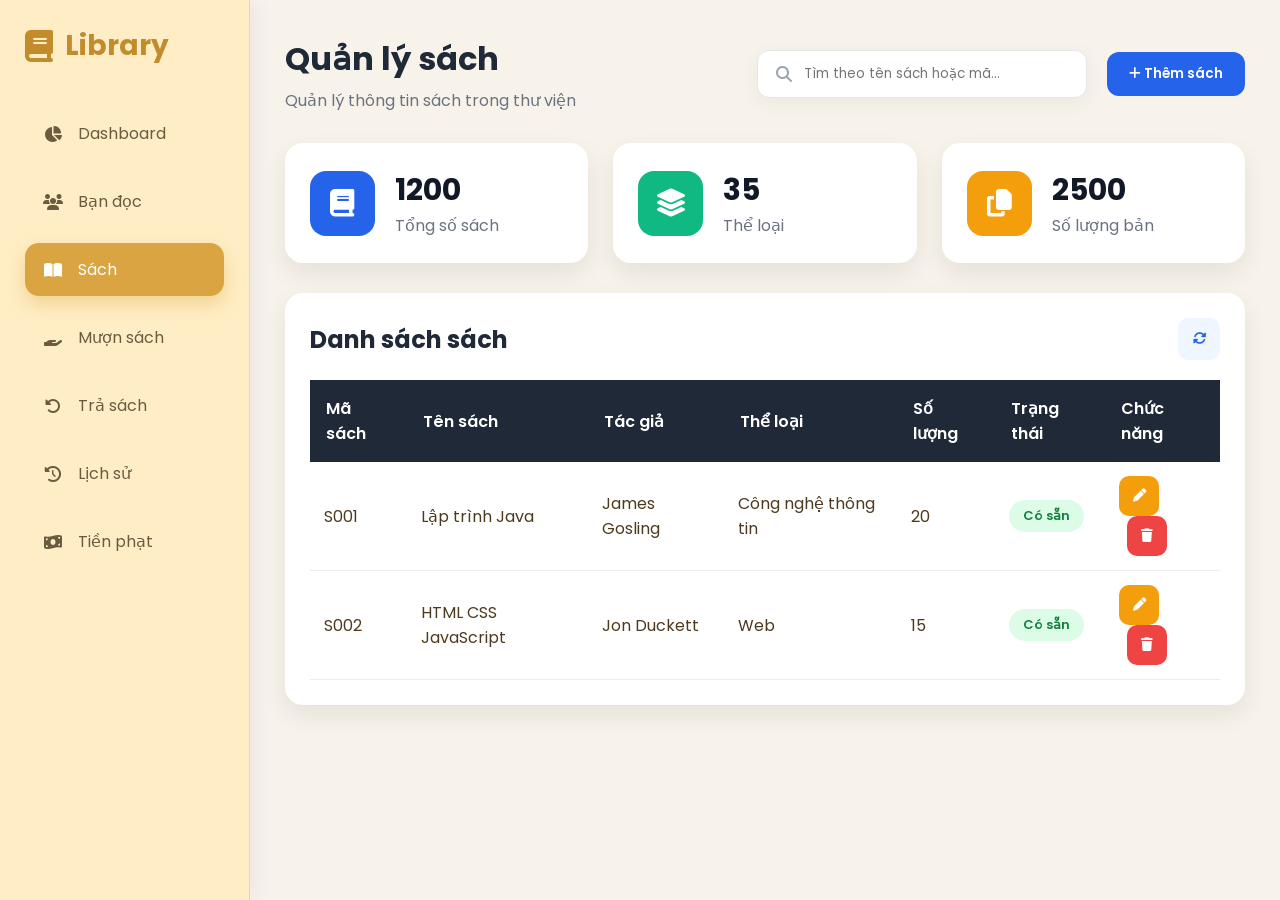
==== frontend/pages/sach.html @ 6f7a7baf "Hoan thien html bandoc lichsu muonsach sach trasach" ====
<!doctype html>
<html lang="vi">
  <head>
    <meta charset="UTF-8" />
    <meta name="viewport" content="width=device-width, initial-scale=1.0" />
    <title>Quản lý sách</title>
    <link rel="stylesheet" href="../css/style.css" />
    <link rel="stylesheet" href="../css/sach.css" />
    <link
      rel="stylesheet"
      href="https://cdnjs.cloudflare.com/ajax/libs/font-awesome/6.7.2/css/all.min.css"
    />
    <link
      href="https://fonts.googleapis.com/css2?family=Poppins:wght@300;400;500;600;700&display=swap"
      rel="stylesheet"
    />
  </head>

  <body>
    <!-- SIDEBAR  -->
    <aside class="sidebar">
      <div class="logo">
        <i class="fa-solid fa-book"></i>
        <span>Library</span>
      </div>
      <ul>
        <li>
          <a href="../index.html">
            <i class="fa-solid fa-chart-pie"></i>
            Dashboard
          </a>
        </li>
        <li>
          <a href="bandoc.html">
            <i class="fa-solid fa-users"></i>
            Bạn đọc
          </a>
        </li>
        <li class="active">
          <a href="sach.html">
            <i class="fa-solid fa-book-open"></i>
            Sách
          </a>
        </li>
        <li>
          <a href="muonsach.html">
            <i class="fa-solid fa-hand-holding"></i>
            Mượn sách
          </a>
        </li>
        <li>
          <a href="trasach.html">
            <i class="fa-solid fa-rotate-left"></i>
            Trả sách
          </a>
        </li>
        <li>
          <a href="lichsu.html">
            <i class="fa-solid fa-clock-rotate-left"></i>
            Lịch sử
          </a>
        </li>
        <li>
          <a href="phat.html">
            <i class="fa-solid fa-money-bill-wave"></i>
            Tiền phạt
          </a>
        </li>
      </ul>
    </aside>

    <!--  MAIN -->
    <main class="main">
      <header class="header">
        <div>
          <h2>Quản lý sách</h2>
          <p>Quản lý thông tin sách trong thư viện</p>
        </div>
        <div class="header-right">
          <div class="search-box">
            <i class="fa-solid fa-magnifying-glass"></i>
            <input
              id="searchBook"
              type="text"
              placeholder="Tìm theo tên sách hoặc mã..."
              onkeyup="searchBook()"
            />
          </div>
          <button class="add-btn" onclick="openModal('bookModal')">
            <i class="fa-solid fa-plus"></i>
            Thêm sách
          </button>
        </div>
      </header>

      <!-- STATISTIC  -->
      <section class="book-stat">
        <div class="stat-card">
          <i class="fa-solid fa-book"></i>
          <div>
            <h3 id="totalBook">1200</h3>
            <span> Tổng số sách </span>
          </div>
        </div>
        <div class="stat-card">
          <i class="fa-solid fa-layer-group"></i>
          <div>
            <h3>35</h3>
            <span> Thể loại </span>
          </div>
        </div>
        <div class="stat-card">
          <i class="fa-solid fa-copy"></i>
          <div>
            <h3>2500</h3>
            <span> Số lượng bản </span>
          </div>
        </div>
      </section>

      <!--  TABLE  -->
      <section class="table-card">
        <div class="table-header">
          <h3>Danh sách sách</h3>
          <button class="refresh-btn">
            <i class="fa-solid fa-rotate"></i>
          </button>
        </div>
        <table id="bookTable">
          <thead>
            <tr>
              <th>Mã sách</th>
              <th>Tên sách</th>
              <th>Tác giả</th>
              <th>Thể loại</th>
              <th>Số lượng</th>
              <th>Trạng thái</th>
              <th>Chức năng</th>
            </tr>
          </thead>
          <tbody>
            <tr>
              <td>S001</td>
              <td>Lập trình Java</td>
              <td>James Gosling</td>
              <td>Công nghệ thông tin</td>
              <td>20</td>
              <td>
                <span class="book-status available"> Có sẵn </span>
              </td>
              <td>
                <button class="edit-btn">
                  <i class="fa-solid fa-pen"></i>
                </button>
                <button class="delete-btn">
                  <i class="fa-solid fa-trash"></i>
                </button>
              </td>
            </tr>
            <tr>
              <td>S002</td>
              <td>HTML CSS JavaScript</td>
              <td>Jon Duckett</td>
              <td>Web</td>
              <td>15</td>
              <td>
                <span class="book-status available"> Có sẵn </span>
              </td>
              <td>
                <button class="edit-btn">
                  <i class="fa-solid fa-pen"></i>
                </button>
                <button class="delete-btn">
                  <i class="fa-solid fa-trash"></i>
                </button>
              </td>
            </tr>
          </tbody>
        </table>
      </section>
    </main>

    <!-- MODAL  -->
    <div class="modal" id="bookModal">
      <div class="modal-content">
        <div class="modal-header">
          <h2>Thêm sách</h2>
          <button onclick="closeModal('bookModal')">
            <i class="fa-solid fa-xmark"></i>
          </button>
        </div>
        <div class="modal-body">
          <div class="form-group">
            <label> Mã sách </label>
            <input id="bookId" type="text" />
          </div>
          <div class="form-group">
            <label> Tên sách </label>
            <input id="bookName" type="text" />
          </div>
          <div class="form-group">
            <label> Tác giả </label>
            <input id="author" type="text" />
          </div>
          <div class="form-group">
            <label> Thể loại </label>
            <select id="category">
              <option>Công nghệ thông tin</option>
              <option>Văn học</option>
              <option>Ngoại ngữ</option>
            </select>
          </div>
          <div class="form-group">
            <label> Số lượng </label>
            <input id="quantity" type="number" />
          </div>
        </div>
        <div class="modal-footer">
          <button class="cancel-btn" onclick="closeModal('bookModal')">
            Hủy
          </button>
          <button class="save-btn" onclick="saveBook()">Lưu</button>
        </div>
      </div>
    </div>
    <script src="../js/api.js"></script>
    <script src="../js/common.js"></script>
    <script src="../js/sach.js"></script>
  </body>
</html>
---- frontend/css/style.css ----
* {
  margin: 0;
  padding: 0;
  box-sizing: border-box;
  font-family: "Poppins", sans-serif;
}
body {
  background: #f8f3ea;
  color: #4d3a1f;
}
body {
  display: flex;
  min-height: 100vh;
}
.sidebar {
  width: 250px;
  background: #ffedc5;
  border-right: 1px solid #e6d6b8;
  padding: 25px;
  position: fixed;
  height: 100vh;
  box-shadow: 5px 0 20px rgba(0, 0, 0, 0.05);
}
.logo {
  display: flex;
  align-items: center;
  gap: 12px;
  margin-bottom: 40px;
  font-size: 28px;
  color: #c28c2d;
  font-weight: 700;
}
.logo i {
  font-size: 32px;
}
.sidebar ul {
  list-style: none;
}
.sidebar li {
  margin-bottom: 15px;
}
.sidebar li a {
  text-decoration: none;
  color: #6b5b40;
  display: flex;
  align-items: center;
  gap: 15px;
  padding: 14px 18px;
  border-radius: 14px;
  transition: 0.3s;
}
.sidebar li a i {
  width: 20px;
  text-align: center;
}
.sidebar li:hover a {
  background: #f2e2be;
  color: #a06a17;
}
.sidebar .active a {
  background: #d9a441;
  color: white;
  box-shadow: 0 8px 18px rgba(214, 162, 52, 0.35);
}
.main {
  margin-left: 250px;
  flex: 1;
  padding: 35px;
}
.header {
  display: flex;
  justify-content: space-between;
  align-items: center;
  margin-bottom: 30px;
}
.search-box {
  width: 450px;
  background: white;
  border-radius: 40px;
  display: flex;
  align-items: center;
  padding: 12px 20px;
  box-shadow: 0 5px 20px rgba(0, 0, 0, 0.05);
}
.search-box i {
  color: #c09a4d;
}
.search-box input {
  border: none;
  outline: none;
  width: 100%;
  margin-left: 12px;
  background: transparent;
}
.header-right {
  display: flex;
  align-items: center;
  gap: 25px;
}
.notify {
  width: 48px;
  height: 48px;
  border: none;
  border-radius: 50%;
  background: #f0d48c;
  color: white;
  cursor: pointer;
  transition: 0.3s;
}
.notify:hover {
  transform: scale(1.1);
}
.profile {
  display: flex;
  align-items: center;
  gap: 15px;
}
.profile img {
  width: 50px;
  height: 50px;
  border-radius: 50%;
  object-fit: cover;
  border: 3px solid #d8b25b;
}
.profile h4 {
  font-size: 16px;
}
.profile span {
  font-size: 13px;
  color: #999;
}
.title {
  margin-bottom: 25px;
}
.title h2 {
  font-size: 32px;
}
.title p {
  color: #8a7a5b;
}
.cards {
  display: grid;
  grid-template-columns: repeat(4, 1fr);
  gap: 25px;
  margin-bottom: 35px;
}
.card {
  background: white;
  border-radius: 22px;
  padding: 25px;
  box-shadow: 0 8px 25px rgba(0, 0, 0, 0.05);
  transition: 0.3s;
}
.card:hover {
  transform: translateY(-6px);
}
.card .icon {
  width: 55px;
  height: 55px;
  border-radius: 16px;
  background: #f3d28b;
  display: flex;
  align-items: center;
  justify-content: center;
  color: white;
  font-size: 22px;
  margin-bottom: 18px;
}
.card h3 {
  font-size: 30px;
  margin-bottom: 8px;
}
.card p {
  color: #8c8c8c;
}
.content {
  display: grid;
  grid-template-columns: 2fr 1fr;
  gap: 25px;
}
.panel {
  background: white;
  border-radius: 25px;
  padding: 25px;
  box-shadow: 0 8px 25px rgba(0, 0, 0, 0.05);
  margin-bottom: 25px;
}
.panel-header {
  display: flex;
  justify-content: space-between;
  align-items: center;
  margin-bottom: 20px;
}
.panel-header button {
  border: none;
  background: #d9a441;
  color: white;
  padding: 8px 16px;
  border-radius: 20px;
  cursor: pointer;
}
table {
  width: 100%;
  border-collapse: collapse;
}
table th {
  text-align: left;
  padding: 16px;
  background: linear-gradient(90deg, #eb8328);
  color: #ffffff;
  font-weight: 600;
  font-size: 16px;
}
table td {
  padding: 14px;
  border-bottom: 1px solid #ececec;
}
table tr:hover {
  background: #fff8eb;
}
.circle {
  width: 170px;
  height: 170px;
  border-radius: 50%;
  margin: 25px auto;
  background: conic-gradient(#d9a441 82%, #eee 0);
  display: flex;
  align-items: center;
  justify-content: center;
}
.circle span {
  width: 125px;
  height: 125px;
  background: white;
  border-radius: 50%;
  display: flex;
  justify-content: center;
  align-items: center;
  font-size: 28px;
  font-weight: bold;
}
.activity {
  list-style: none;
}
.activity li {
  margin: 15px 0;
  padding: 12px;
  border-radius: 12px;
  background: #faf4e8;
}
@media (max-width: 1200px) {
  .cards {
    grid-template-columns: repeat(2, 1fr);
  }
  .content {
    grid-template-columns: 1fr;
  }
}
@media (max-width: 768px) {
  .sidebar {
    width: 80px;
    padding: 20px 10px;
  }
  .logo span {
    display: none;
  }
  .sidebar li a {
    justify-content: center;
  }
  .sidebar li a span {
    display: none;
  }
  .main {
    margin-left: 80px;
    padding: 20px;
  }
  .search-box {
    width: 250px;
  }
  .cards {
    grid-template-columns: 1fr;
  }
  .header {
    flex-direction: column;
    gap: 20px;
    align-items: flex-start;
  }
}
.toast {
  position: fixed;
  top: 30px;
  right: 30px;
  padding: 15px 25px;
  color: white;
  border-radius: 10px;
  opacity: 0;
  transform: translateY(-20px);
  transition: 0.3s;
  z-index: 9999;
}
.toast.show {
  opacity: 1;
  transform: translateY(0);
}
.toast.success {
  background: #27ae60;
}
.toast.error {
  background: #e74c3c;
}
.toast.warning {
  background: #f39c12;
}
.loading {
  position: fixed;
  inset: 0;
  background: rgba(255, 255, 255, 0.5);
  display: flex;
  justify-content: center;
  align-items: center;
  backdrop-filter: blur(5px);
  z-index: 999;
}
.spinner {
  width: 60px;
  height: 60px;
  border: 6px solid #eee;
  border-top: 6px solid #d9a441;
  border-radius: 50%;
  animation: spin 1s linear infinite;
}
@keyframes spin {
  to {
    transform: rotate(360deg);
  }
}
.scroll-top {
  position: fixed;
  bottom: 30px;
  right: 30px;
  width: 50px;
  height: 50px;
  border: none;
  border-radius: 50%;
  background: #d9a441;
  color: white;
  cursor: pointer;
  opacity: 0;
  transition: 0.3s;
}
.scroll-top.show {
  opacity: 1;
}
---- frontend/css/sach.css ----
/* HEADER*/
.header {
  display: flex;
  justify-content: space-between;
  align-items: center;
  margin-bottom: 30px;
}
.header h2 {
  font-size: 32px;
  color: #1f2937;
}
.header p {
  margin-top: 5px;
  color: #6b7280;
}
.header-right {
  display: flex;
  align-items: center;
  gap: 20px;
}
/*SEARCH */
.search-box {
  width: 330px;
  height: 48px;
  background: #fff;
  border-radius: 12px;
  display: flex;
  align-items: center;
  padding: 0 18px;
  border: 1px solid #e5e7eb;
  transition: 0.3s;
}
.search-box:hover {
  border-color: #3b82f6;
}
.search-box:focus-within {
  border-color: #2563eb;
  box-shadow: 0 0 10px rgba(37, 99, 235, 0.15);
}
.search-box input {
  border: none;
  outline: none;
  width: 100%;
  margin-left: 12px;
  background: transparent;
}
.search-box i {
  color: #9ca3af;
}
/* BUTTON */
.add-btn {
  border: none;
  background: #2563eb;
  color: white;
  padding: 12px 22px;
  border-radius: 12px;
  cursor: pointer;
  transition: 0.3s;
  font-weight: 600;
}
.add-btn:hover {
  background: #1d4ed8;
  transform: translateY(-2px);
}
.refresh-btn {
  width: 42px;
  height: 42px;
  border: none;
  border-radius: 10px;
  background: #eff6ff;
  color: #2563eb;
  cursor: pointer;
  transition: 0.3s;
}
.refresh-btn:hover {
  background: #2563eb;
  color: white;
}
/* STATISTIC */
.book-stat {
  display: grid;
  grid-template-columns: repeat(3, 1fr);
  gap: 25px;
  margin-bottom: 30px;
}
.stat-card {
  background: #fff;
  border-radius: 18px;
  padding: 25px;
  display: flex;
  align-items: center;
  gap: 20px;
  box-shadow: 0 10px 25px rgba(0, 0, 0, 0.08);
  transition: 0.3s;
}
.stat-card:hover {
  transform: translateY(-6px);
}
.stat-card:nth-child(1) i {
  background: #2563eb;
}
.stat-card:nth-child(2) i {
  background: #10b981;
}
.stat-card:nth-child(3) i {
  background: #f59e0b;
}
.stat-card i {
  width: 65px;
  height: 65px;
  border-radius: 16px;
  display: flex;
  justify-content: center;
  align-items: center;
  color: white;
  font-size: 28px;
}
.stat-card h3 {
  font-size: 30px;
  color: #111827;
}
.stat-card span {
  color: #6b7280;
}
/*TABLE */
.table-card {
  background: white;
  border-radius: 18px;
  padding: 25px;
  box-shadow: 0 10px 25px rgba(0, 0, 0, 0.08);
}
.table-header {
  display: flex;
  justify-content: space-between;
  align-items: center;
  margin-bottom: 20px;
}
.table-header h3 {
  font-size: 24px;
  color: #1f2937;
}
table {
  width: 100%;
  border-collapse: collapse;
}
thead {
  background: #1f2937;
  color: white;
}
th {
  padding: 16px;
  text-align: left;
}
td {
  padding: 16px;
  border-bottom: 1px solid #e5e7eb;
}
tbody tr {
  transition: 0.25s;
}
tbody tr:hover {
  background: #f8fafc;
}
/* STATUS */
.book-status {
  display: inline-block;
  padding: 6px 14px;
  border-radius: 30px;
  font-size: 13px;
  font-weight: 600;
}
.available {
  background: #dcfce7;
  color: #15803d;
}
.borrowed {
  background: #dbeafe;
  color: #2563eb;
}
.out {
  background: #fee2e2;
  color: #dc2626;
}
/*CRUD BUTTON */
.edit-btn,
.delete-btn {
  width: 40px;
  height: 40px;
  border: none;
  border-radius: 10px;
  cursor: pointer;
  transition: 0.3s;
}
.edit-btn {
  background: #f59e0b;
  color: white;
}
.edit-btn:hover {
  background: #d97706;
}
.delete-btn {
  background: #ef4444;
  color: white;
  margin-left: 8px;
}
.delete-btn:hover {
  background: #dc2626;
}
/* MODAL*/
.modal {
  display: none;
  position: fixed;
  inset: 0;
  background: rgba(0, 0, 0, 0.45);
  justify-content: center;
  align-items: center;
  z-index: 999;
}
.modal-content {
  width: 550px;
  background: white;
  border-radius: 18px;
  overflow: hidden;
  animation: popup 0.3s;
}
@keyframes popup {
  from {
    transform: scale(0.85);
    opacity: 0;
  }
  to {
    transform: scale(1);
    opacity: 1;
  }
}
.modal-header {
  background: #2563eb;
  color: white;
  display: flex;
  justify-content: space-between;
  align-items: center;
  padding: 20px 25px;
}
.modal-header button {
  background: none;
  border: none;
  color: white;
  cursor: pointer;
  font-size: 22px;
}
.modal-body {
  padding: 25px;
}
.form-group {
  margin-bottom: 18px;
}
.form-group label {
  display: block;
  margin-bottom: 8px;
  font-weight: 500;
  color: #374151;
}
.form-group input,
.form-group select {
  width: 100%;
  height: 46px;
  border: 1px solid #d1d5db;
  border-radius: 10px;
  padding: 0 15px;
  outline: none;
  transition: 0.3s;
}
.form-group input:focus,
.form-group select:focus {
  border-color: #2563eb;
  box-shadow: 0 0 8px rgba(37, 99, 235, 0.15);
}
.modal-footer {
  display: flex;
  justify-content: flex-end;
  gap: 10px;
  padding: 20px 25px;
  border-top: 1px solid #e5e7eb;
}
.cancel-btn,
.save-btn {
  padding: 11px 24px;
  border: none;
  border-radius: 10px;
  cursor: pointer;
  font-weight: 600;
}
.cancel-btn {
  background: #e5e7eb;
}
.save-btn {
  background: #2563eb;
  color: white;
}
.save-btn:hover {
  background: #1d4ed8;
}
/*RESPONSIVE*/
@media (max-width: 992px) {
  .book-stat {
    grid-template-columns: 1fr;
  }
  .header {
    flex-direction: column;
    align-items: flex-start;
    gap: 20px;
  }
  .header-right {
    width: 100%;
    flex-direction: column;
  }
  .search-box {
    width: 100%;
  }
  .add-btn {
    width: 100%;
  }
  .modal-content {
    width: 95%;
  }
}
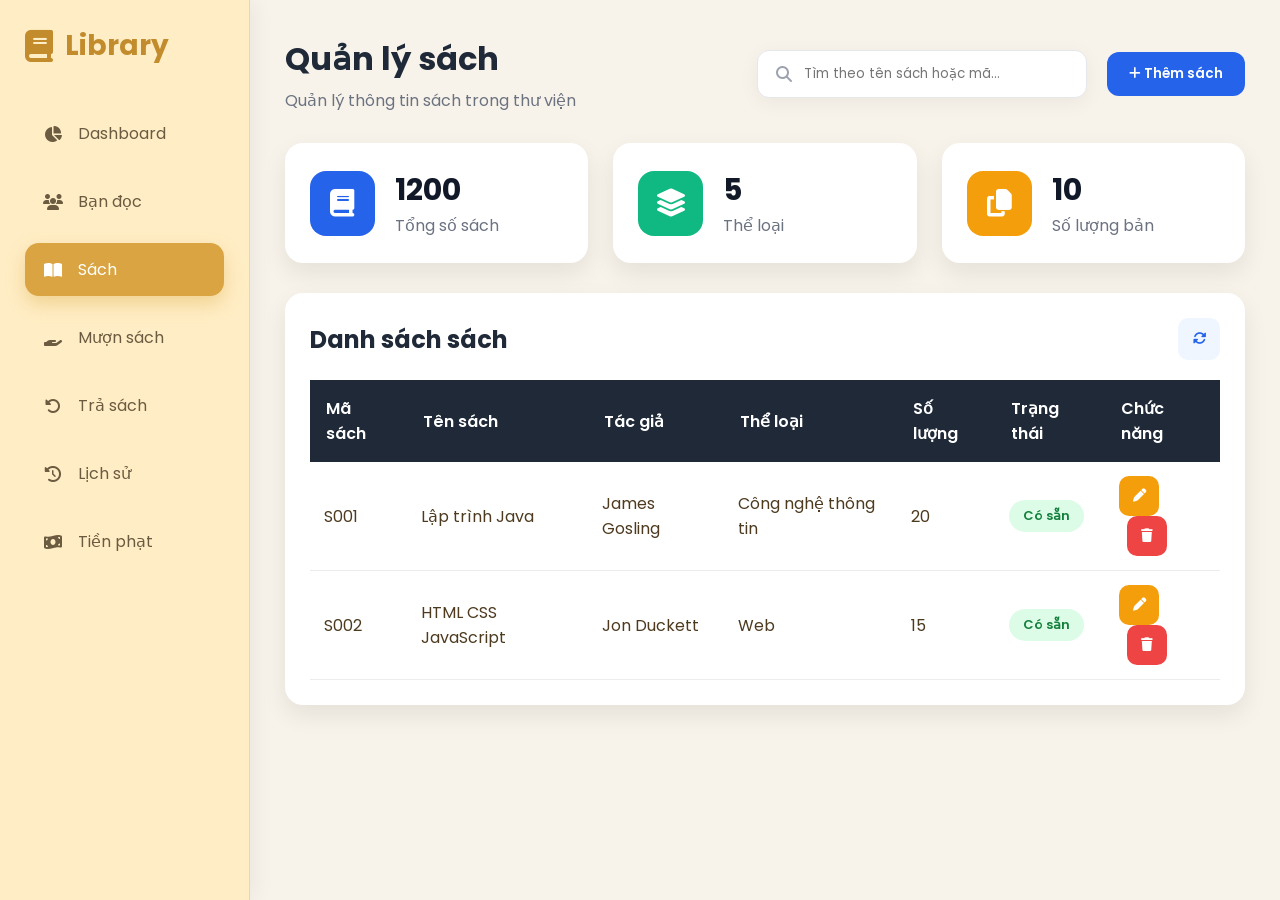
==== commit 9c2681ac: "Hoan thien giao dien" ====
--- a/frontend/pages/sach.html
+++ b/frontend/pages/sach.html
@@ -105,14 +105,14 @@
         <div class="stat-card">
           <i class="fa-solid fa-layer-group"></i>
           <div>
-            <h3>35</h3>
+            <h3 id="totalCategory">5</h3>
             <span> Thể loại </span>
           </div>
         </div>
         <div class="stat-card">
           <i class="fa-solid fa-copy"></i>
           <div>
-            <h3>2500</h3>
+            <h3 id="totalQuantity">10</h3>
             <span> Số lượng bản </span>
           </div>
         </div>
